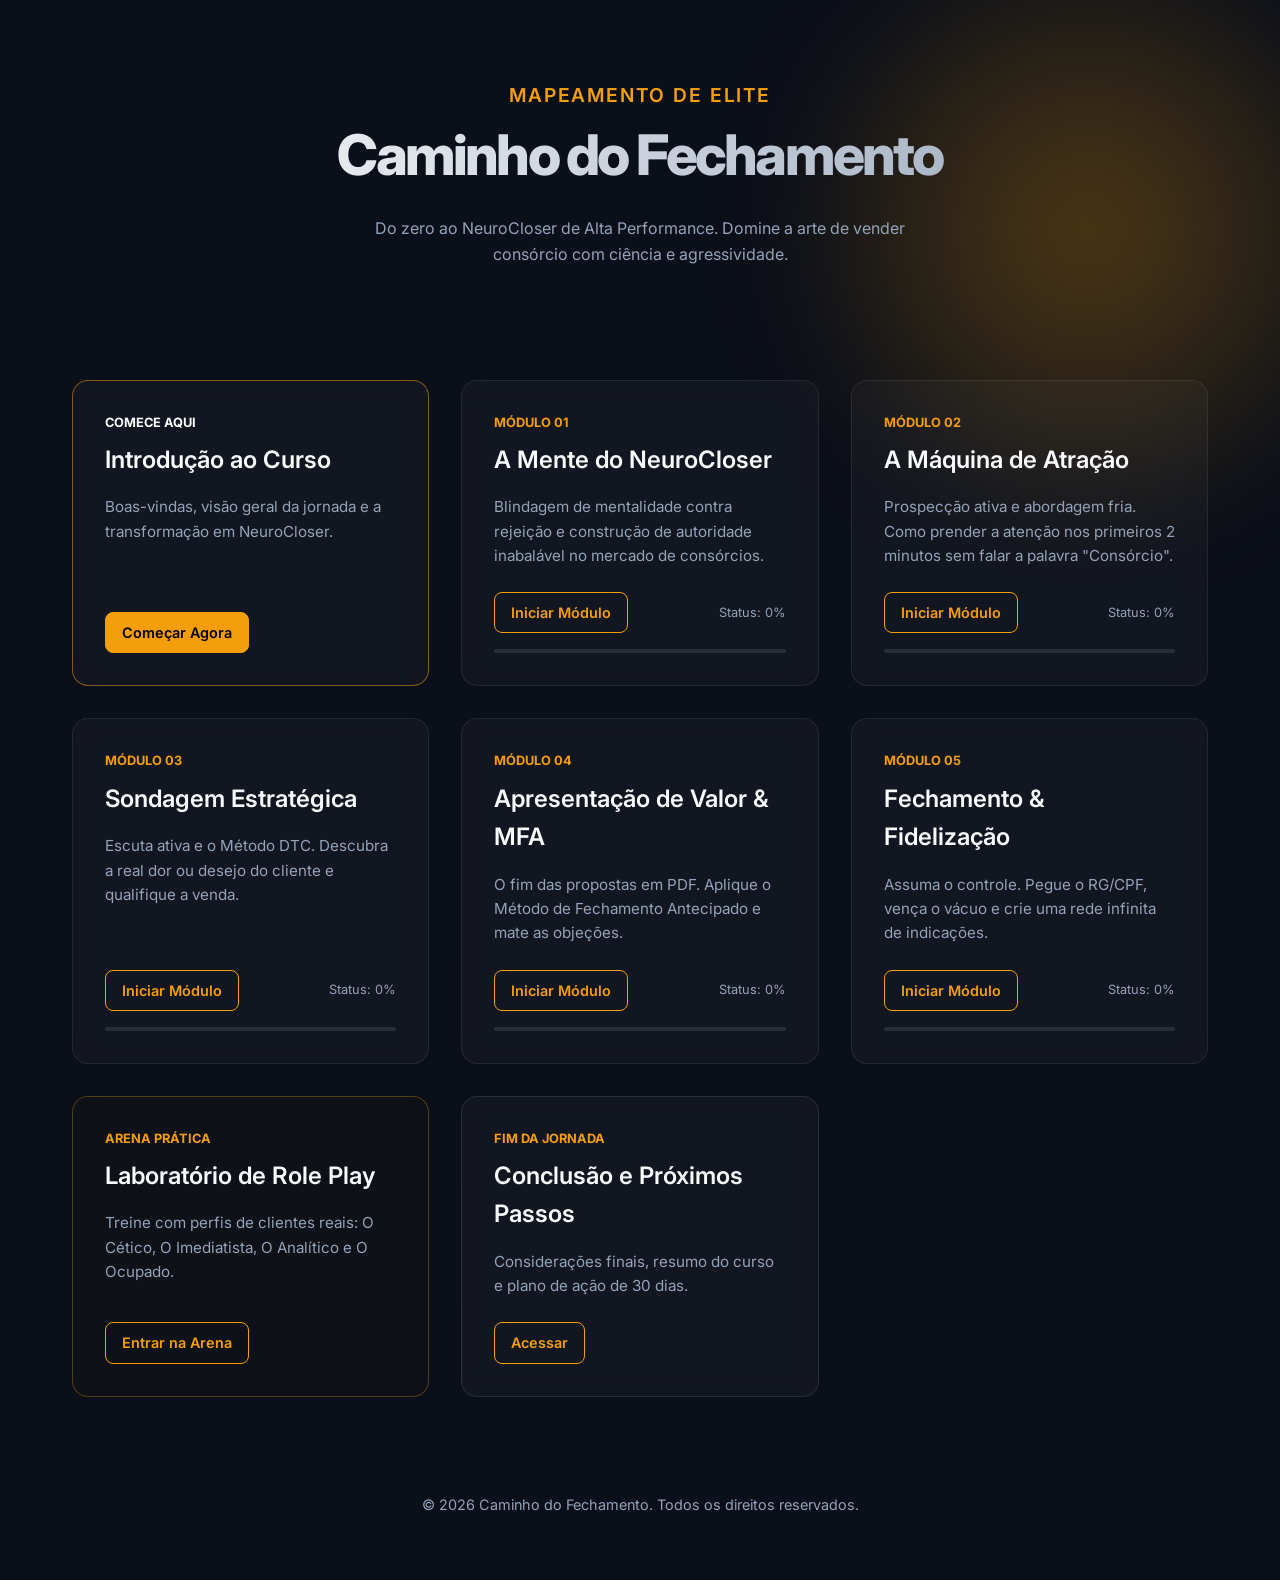
==== index.html @ a6b7672b "Initial commit - Curso Caminho do Fechamento" ====
<!DOCTYPE html>
<html lang="pt-BR">
<head>
  <meta charset="UTF-8">
  <meta name="viewport" content="width=device-width, initial-scale=1.0">
  <title>Caminho do Fechamento - Treinamento de Elite</title>
  <link rel="stylesheet" href="style.css">
  <link href="https://fonts.googleapis.com/css2?family=Inter:wght@300;400;600;800&display=swap" rel="stylesheet">
</head>
<body>
  <div class="bg-glow"></div>
  
  <div class="container">
    <header class="animate">
      <div class="subtitle">Mapeamento de Elite</div>
      <h1>Caminho do Fechamento</h1>
      <p style="color: var(--text-muted); max-width: 600px; margin: 0 auto;">
        Do zero ao NeuroCloser de Alta Performance. Domine a arte de vender consórcio com ciência e agressividade.
      </p>
    </header>

    <main class="modules-grid">
      <!-- Introdução -->
      <div class="card animate" style="animation-delay: 0.05s; border-color: rgba(245, 158, 11, 0.5);">
        <div>
          <div class="module-num" style="color: #fff;">COMECE AQUI</div>
          <h3>Introdução ao Curso</h3>
          <p>Boas-vindas, visão geral da jornada e a transformação em NeuroCloser.</p>
        </div>
        <div class="card-footer">
          <a href="introducao.html" class="btn" style="background: var(--accent); color: #000;">Começar Agora</a>
        </div>
      </div>

      <!-- Módulo 1 -->
      <div class="card animate" style="animation-delay: 0.1s;">
        <div>
          <div class="module-num">MÓDULO 01</div>
          <h3>A Mente do NeuroCloser</h3>
          <p>Blindagem de mentalidade contra rejeição e construção de autoridade inabalável no mercado de consórcios.</p>
        </div>
        <div class="card-footer">
          <a href="modulo1.html" class="btn">Iniciar Módulo</a>
          <div style="font-size: 0.8rem; color: var(--text-muted);">Status: 0%</div>
        </div>
        <div class="progress-bar"><div class="progress-fill" style="width: 0%"></div></div>
      </div>

      <!-- Módulo 2 -->
      <div class="card animate" style="animation-delay: 0.2s;">
        <div>
          <div class="module-num">MÓDULO 02</div>
          <h3>A Máquina de Atração</h3>
          <p>Prospecção ativa e abordagem fria. Como prender a atenção nos primeiros 2 minutos sem falar a palavra "Consórcio".</p>
        </div>
        <div class="card-footer">
          <a href="modulo2.html" class="btn">Iniciar Módulo</a>
          <div style="font-size: 0.8rem; color: var(--text-muted);">Status: 0%</div>
        </div>
        <div class="progress-bar"><div class="progress-fill" style="width: 0%"></div></div>
      </div>

      <!-- Módulo 3 -->
      <div class="card animate" style="animation-delay: 0.3s;">
        <div>
          <div class="module-num">MÓDULO 03</div>
          <h3>Sondagem Estratégica</h3>
          <p>Escuta ativa e o Método DTC. Descubra a real dor ou desejo do cliente e qualifique a venda.</p>
        </div>
        <div class="card-footer">
          <a href="modulo3.html" class="btn">Iniciar Módulo</a>
          <div style="font-size: 0.8rem; color: var(--text-muted);">Status: 0%</div>
        </div>
        <div class="progress-bar"><div class="progress-fill" style="width: 0%"></div></div>
      </div>

      <!-- Módulo 4 -->
      <div class="card animate" style="animation-delay: 0.4s;">
        <div>
          <div class="module-num">MÓDULO 04</div>
          <h3>Apresentação de Valor & MFA</h3>
          <p>O fim das propostas em PDF. Aplique o Método de Fechamento Antecipado e mate as objeções.</p>
        </div>
        <div class="card-footer">
          <a href="modulo4.html" class="btn">Iniciar Módulo</a>
          <div style="font-size: 0.8rem; color: var(--text-muted);">Status: 0%</div>
        </div>
        <div class="progress-bar"><div class="progress-fill" style="width: 0%"></div></div>
      </div>

      <!-- Módulo 5 -->
      <div class="card animate" style="animation-delay: 0.5s;">
        <div>
          <div class="module-num">MÓDULO 05</div>
          <h3>Fechamento & Fidelização</h3>
          <p>Assuma o controle. Pegue o RG/CPF, vença o vácuo e crie uma rede infinita de indicações.</p>
        </div>
        <div class="card-footer">
          <a href="modulo5.html" class="btn">Iniciar Módulo</a>
          <div style="font-size: 0.8rem; color: var(--text-muted);">Status: 0%</div>
        </div>
        <div class="progress-bar"><div class="progress-fill" style="width: 0%"></div></div>
      </div>

      <!-- Laboratório de Role Play -->
      <div class="card animate" style="animation-delay: 0.55s; border-color: rgba(245, 158, 11, 0.3); background: rgba(245, 158, 11, 0.02);">
        <div>
          <div class="module-num">ARENA PRÁTICA</div>
          <h3>Laboratório de Role Play</h3>
          <p>Treine com perfis de clientes reais: O Cético, O Imediatista, O Analítico e O Ocupado.</p>
        </div>
        <div class="card-footer">
          <a href="roleplay.html" class="btn" style="border-color: var(--accent); color: var(--accent);">Entrar na Arena</a>
        </div>
      </div>

      <!-- Conclusão -->
      <div class="card animate" style="animation-delay: 0.6s; border-color: rgba(255,255,255,0.1);">
        <div>
          <div class="module-num">FIM DA JORNADA</div>
          <h3>Conclusão e Próximos Passos</h3>
          <p>Considerações finais, resumo do curso e plano de ação de 30 dias.</p>
        </div>
        <div class="card-footer">
          <a href="conclusao.html" class="btn">Acessar</a>
        </div>
      </div>
    </main>

    <footer style="text-align: center; color: var(--text-muted); font-size: 0.9rem; padding: 2rem 0;">
      <p>&copy; 2026 Caminho do Fechamento. Todos os direitos reservados.</p>
    </footer>
  </div>

  <script src="app.js"></script>
</body>
</html>
---- style.css ----
:root {
  --bg-color: #0b0f19;
  --card-bg: rgba(255, 255, 255, 0.03);
  --glass-border: rgba(255, 255, 255, 0.08);
  --accent: #f59e0b; /* Amber/Gold */
  --accent-glow: rgba(245, 158, 11, 0.3);
  --text-main: #f8fafc;
  --text-muted: #94a3b8;
  --font-family: 'Inter', system-ui, -apple-system, sans-serif;
}

* {
  box-sizing: border-box;
  margin: 0;
  padding: 0;
}

body {
  background-color: var(--bg-color);
  color: var(--text-main);
  font-family: var(--font-family);
  line-height: 1.6;
  overflow-x: hidden;
}

/* Background effects */
.bg-glow {
  position: fixed;
  top: -10%;
  right: -10%;
  width: 50vw;
  height: 50vw;
  background: radial-gradient(circle, var(--accent-glow) 0%, transparent 70%);
  z-index: -1;
  filter: blur(50px);
}

.container {
  max-width: 1200px;
  margin: 0 auto;
  padding: 2rem;
}

header {
  text-align: center;
  margin-bottom: 4rem;
  padding: 3rem 0;
  position: relative;
}

h1 {
  font-size: 3.5rem;
  font-weight: 800;
  background: linear-gradient(to right, #fff, #94a3b8);
  -webkit-background-clip: text;
  -webkit-text-fill-color: transparent;
  margin-bottom: 1rem;
  letter-spacing: -0.05em;
}

.subtitle {
  color: var(--accent);
  font-size: 1.2rem;
  font-weight: 600;
  text-transform: uppercase;
  letter-spacing: 0.1em;
}

/* Grid Layout */
.modules-grid {
  display: grid;
  grid-template-columns: repeat(auto-fit, minmax(300px, 1fr));
  gap: 2rem;
  margin-bottom: 4rem;
}

/* Glassmorphism Card */
.card {
  background: var(--card-bg);
  border: 1px solid var(--glass-border);
  border-radius: 16px;
  padding: 2rem;
  backdrop-filter: blur(12px);
  -webkit-backdrop-filter: blur(12px);
  transition: all 0.4s cubic-bezier(0.4, 0, 0.2, 1);
  display: flex;
  flex-direction: column;
  justify-content: space-between;
  cursor: pointer;
  position: relative;
  overflow: hidden;
}

.card::before {
  content: '';
  position: absolute;
  top: 0;
  left: 0;
  width: 100%;
  height: 100%;
  background: linear-gradient(45deg, transparent, rgba(245, 158, 11, 0.05), transparent);
  transform: translateX(-100%);
  transition: transform 0.6s;
}

.card:hover::before {
  transform: translateX(100%);
}

.card:hover {
  transform: translateY(-5px);
  border-color: rgba(245, 158, 11, 0.3);
  box-shadow: 0 10px 20px rgba(0, 0, 0, 0.2), 0 0 15px var(--accent-glow);
}

.module-num {
  font-size: 0.8rem;
  color: var(--accent);
  font-weight: 700;
  margin-bottom: 0.5rem;
}

.card h3 {
  font-size: 1.5rem;
  margin-bottom: 1rem;
  font-weight: 600;
}

.card p {
  color: var(--text-muted);
  font-size: 0.95rem;
  margin-bottom: 1.5rem;
}

.card-footer {
  display: flex;
  justify-content: space-between;
  align-items: center;
  margin-top: auto;
}

.btn {
  background: transparent;
  border: 1px solid var(--accent);
  color: var(--accent);
  padding: 0.5rem 1rem;
  border-radius: 8px;
  font-weight: 600;
  font-size: 0.9rem;
  transition: all 0.3s;
  text-decoration: none;
  text-align: center;
}

.btn:hover {
  background: var(--accent);
  color: #000;
  box-shadow: 0 0 10px var(--accent-glow);
}

/* Progress bar */
.progress-bar {
  width: 100%;
  height: 4px;
  background: rgba(255, 255, 255, 0.1);
  border-radius: 2px;
  margin-top: 1rem;
  overflow: hidden;
}

.progress-fill {
  height: 100%;
  background: var(--accent);
  width: 0%; /* Dynamic */
  transition: width 0.3s;
}

/* Animations */
@keyframes fadeIn {
  from { opacity: 0; transform: translateY(20px); }
  to { opacity: 1; transform: translateY(0); }
}

.animate {
  animation: fadeIn 0.6s ease forwards;
}
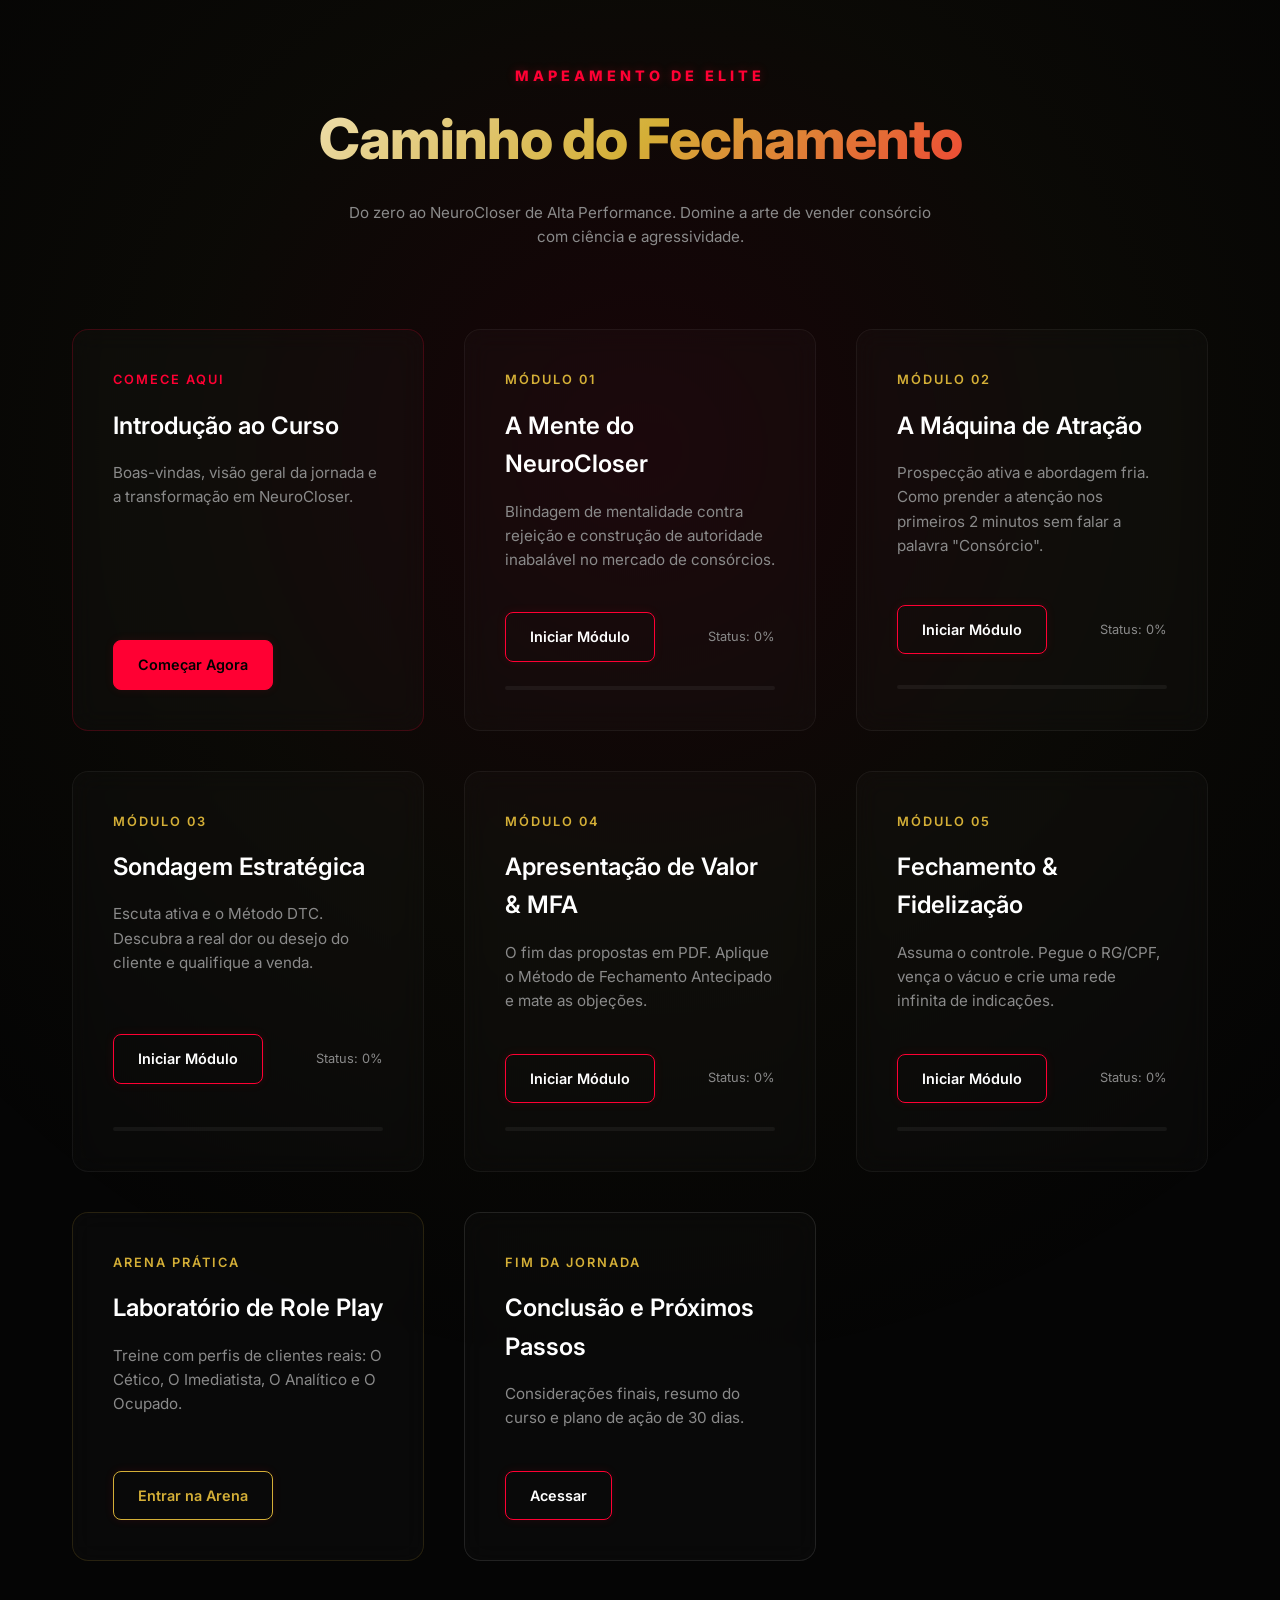
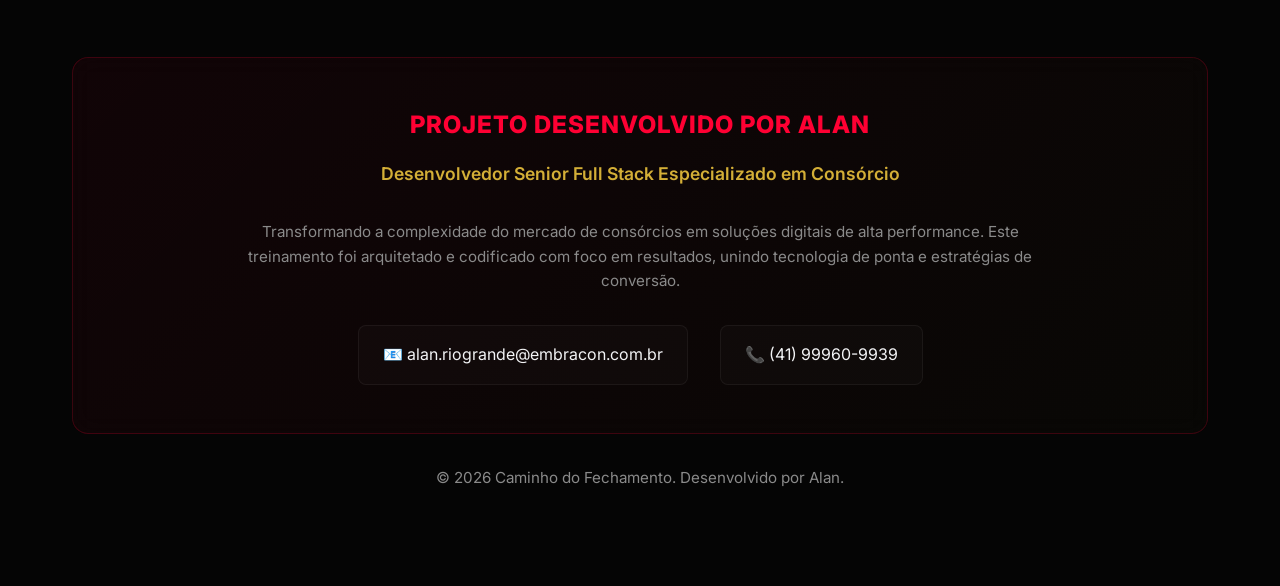
==== commit b10ec959: "Update palette to Red/Gold and add author section" ====
--- a/index.html
+++ b/index.html
@@ -6,6 +6,52 @@
   <title>Caminho do Fechamento - Treinamento de Elite</title>
   <link rel="stylesheet" href="style.css">
   <link href="https://fonts.googleapis.com/css2?family=Inter:wght@300;400;600;800&display=swap" rel="stylesheet">
+  <style>
+    /* Estilos específicos para a área do desenvolvedor */
+    .dev-section {
+      margin-top: 6rem;
+      background: linear-gradient(135deg, rgba(255, 0, 51, 0.05) 0%, rgba(212, 175, 55, 0.02) 100%);
+      border: 1px solid var(--glass-border-red);
+      border-radius: 16px;
+      padding: 3rem;
+      text-align: center;
+      backdrop-filter: blur(12px);
+    }
+    .dev-title {
+      color: var(--accent);
+      font-weight: 800;
+      font-size: 1.5rem;
+      margin-bottom: 1rem;
+      letter-spacing: 1px;
+    }
+    .dev-subtitle {
+      color: var(--gold);
+      font-size: 1.1rem;
+      margin-bottom: 2rem;
+      font-weight: 600;
+    }
+    .dev-contacts {
+      display: flex;
+      justify-content: center;
+      gap: 2rem;
+      flex-wrap: wrap;
+      margin-top: 2rem;
+    }
+    .contact-item {
+      background: rgba(255, 255, 255, 0.02);
+      border: 1px solid var(--glass-border);
+      padding: 1rem 1.5rem;
+      border-radius: 8px;
+      transition: all 0.3s;
+      color: var(--text-main);
+      text-decoration: none;
+    }
+    .contact-item:hover {
+      border-color: var(--gold);
+      background: rgba(212, 175, 55, 0.05);
+      transform: translateY(-3px);
+    }
+  </style>
 </head>
 <body>
   <div class="bg-glow"></div>
@@ -21,9 +67,9 @@
 
     <main class="modules-grid">
       <!-- Introdução -->
-      <div class="card animate" style="animation-delay: 0.05s; border-color: rgba(245, 158, 11, 0.5);">
+      <div class="card animate" style="animation-delay: 0.05s; border-color: var(--glass-border-red);">
         <div>
-          <div class="module-num" style="color: #fff;">COMECE AQUI</div>
+          <div class="module-num" style="color: var(--accent);">COMECE AQUI</div>
           <h3>Introdução ao Curso</h3>
           <p>Boas-vindas, visão geral da jornada e a transformação em NeuroCloser.</p>
         </div>
@@ -103,14 +149,14 @@
       </div>
 
       <!-- Laboratório de Role Play -->
-      <div class="card animate" style="animation-delay: 0.55s; border-color: rgba(245, 158, 11, 0.3); background: rgba(245, 158, 11, 0.02);">
+      <div class="card animate" style="animation-delay: 0.55s; border-color: var(--glass-border-gold);">
         <div>
-          <div class="module-num">ARENA PRÁTICA</div>
+          <div class="module-num" style="color: var(--gold);">ARENA PRÁTICA</div>
           <h3>Laboratório de Role Play</h3>
           <p>Treine com perfis de clientes reais: O Cético, O Imediatista, O Analítico e O Ocupado.</p>
         </div>
         <div class="card-footer">
-          <a href="roleplay.html" class="btn" style="border-color: var(--accent); color: var(--accent);">Entrar na Arena</a>
+          <a href="roleplay.html" class="btn" style="border-color: var(--gold); color: var(--gold);">Entrar na Arena</a>
         </div>
       </div>
 
@@ -127,8 +173,22 @@
       </div>
     </main>
 
+    <!-- Seção do Desenvolvedor (Marketing) -->
+    <section class="dev-section animate" style="animation-delay: 0.7s;">
+      <div class="dev-title">PROJETO DESENVOLVIDO POR ALAN</div>
+      <div class="dev-subtitle">Desenvolvedor Senior Full Stack Especializado em Consórcio</div>
+      <p style="max-width: 800px; margin: 0 auto; color: var(--text-muted);">
+        Transformando a complexidade do mercado de consórcios em soluções digitais de alta performance. 
+        Este treinamento foi arquitetado e codificado com foco em resultados, unindo tecnologia de ponta e estratégias de conversão.
+      </p>
+      <div class="dev-contacts">
+        <a href="mailto:alan.riogrande@embracon.com.br" class="contact-item">📧 alan.riogrande@embracon.com.br</a>
+        <a href="tel:41999609939" class="contact-item">📞 (41) 99960-9939</a>
+      </div>
+    </section>
+
     <footer style="text-align: center; color: var(--text-muted); font-size: 0.9rem; padding: 2rem 0;">
-      <p>&copy; 2026 Caminho do Fechamento. Todos os direitos reservados.</p>
+      <p>&copy; 2026 Caminho do Fechamento. Desenvolvido por Alan.</p>
     </footer>
   </div>
 
--- a/style.css
+++ b/style.css
@@ -1,92 +1,97 @@
 :root {
-  --bg-color: #0b0f19;
-  --card-bg: rgba(255, 255, 255, 0.03);
-  --glass-border: rgba(255, 255, 255, 0.08);
-  --accent: #f59e0b; /* Amber/Gold */
-  --accent-glow: rgba(245, 158, 11, 0.3);
-  --text-main: #f8fafc;
-  --text-muted: #94a3b8;
-  --font-family: 'Inter', system-ui, -apple-system, sans-serif;
+  --bg-color: #050505; /* Preto profundo */
+  --card-bg: rgba(255, 255, 255, 0.02);
+  --accent: #ff0033; /* Vermelho Vivo - Coração Pulsando */
+  --accent-glow: rgba(255, 0, 51, 0.3);
+  --gold: #d4af37; /* Dourado Premium */
+  --gold-glow: rgba(212, 175, 55, 0.3);
+  --text-main: #f3f4f6;
+  --text-muted: #8a8a8a;
+  --glass-border: rgba(255, 255, 255, 0.05);
+  --glass-border-gold: rgba(212, 175, 55, 0.15);
+  --glass-border-red: rgba(255, 0, 51, 0.2);
 }
 
 * {
-  box-sizing: border-box;
   margin: 0;
   padding: 0;
+  box-sizing: border-box;
 }
 
 body {
+  font-family: 'Inter', sans-serif;
   background-color: var(--bg-color);
   color: var(--text-main);
-  font-family: var(--font-family);
+  overflow-x: hidden;
   line-height: 1.6;
-  overflow-x: hidden;
-}
-
-/* Background effects */
+}
+
+/* Fundo com efeito de brilho pulsante (Vermelho e Ouro) */
 .bg-glow {
   position: fixed;
-  top: -10%;
-  right: -10%;
-  width: 50vw;
-  height: 50vw;
-  background: radial-gradient(circle, var(--accent-glow) 0%, transparent 70%);
+  top: -50%;
+  left: -50%;
+  width: 200%;
+  height: 200%;
+  background: radial-gradient(circle at center, rgba(255, 0, 51, 0.08) 0%, rgba(212, 175, 55, 0.03) 30%, transparent 60%);
   z-index: -1;
-  filter: blur(50px);
+  animation: pulse 10s infinite alternate;
+}
+
+@keyframes pulse {
+  0% { transform: scale(1); opacity: 0.8; }
+  100% { transform: scale(1.1); opacity: 1; }
 }
 
 .container {
   max-width: 1200px;
   margin: 0 auto;
-  padding: 2rem;
+  padding: 4rem 2rem;
 }
 
 header {
   text-align: center;
-  margin-bottom: 4rem;
-  padding: 3rem 0;
-  position: relative;
+  margin-bottom: 5rem;
+}
+
+.subtitle {
+  color: var(--accent);
+  font-weight: 800;
+  text-transform: uppercase;
+  letter-spacing: 4px;
+  font-size: 0.9rem;
+  margin-bottom: 0.5rem;
+  text-shadow: 0 0 10px var(--accent-glow);
 }
 
 h1 {
   font-size: 3.5rem;
   font-weight: 800;
-  background: linear-gradient(to right, #fff, #94a3b8);
+  letter-spacing: -1px;
+  margin-bottom: 1rem;
+  background: linear-gradient(135deg, #fff 0%, #d4af37 50%, #ff0033 100%);
   -webkit-background-clip: text;
   -webkit-text-fill-color: transparent;
-  margin-bottom: 1rem;
-  letter-spacing: -0.05em;
-}
-
-.subtitle {
-  color: var(--accent);
-  font-size: 1.2rem;
-  font-weight: 600;
-  text-transform: uppercase;
-  letter-spacing: 0.1em;
-}
-
-/* Grid Layout */
+}
+
+/* Grid de Módulos */
 .modules-grid {
   display: grid;
-  grid-template-columns: repeat(auto-fit, minmax(300px, 1fr));
-  gap: 2rem;
-  margin-bottom: 4rem;
-}
-
-/* Glassmorphism Card */
+  grid-template-columns: repeat(auto-fit, minmax(320px, 1fr));
+  gap: 2.5rem;
+}
+
+/* Cards com Glassmorphism e Hover Vermelho/Ouro */
 .card {
   background: var(--card-bg);
   border: 1px solid var(--glass-border);
   border-radius: 16px;
-  padding: 2rem;
-  backdrop-filter: blur(12px);
-  -webkit-backdrop-filter: blur(12px);
-  transition: all 0.4s cubic-bezier(0.4, 0, 0.2, 1);
+  padding: 2.5rem;
   display: flex;
   flex-direction: column;
   justify-content: space-between;
-  cursor: pointer;
+  backdrop-filter: blur(12px);
+  transition: all 0.5s cubic-bezier(0.4, 0, 0.2, 1);
   position: relative;
   overflow: hidden;
 }
@@ -98,89 +103,99 @@
   left: 0;
   width: 100%;
   height: 100%;
-  background: linear-gradient(45deg, transparent, rgba(245, 158, 11, 0.05), transparent);
-  transform: translateX(-100%);
-  transition: transform 0.6s;
+  background: linear-gradient(135deg, transparent 0%, rgba(255, 0, 51, 0.05) 100%);
+  opacity: 0;
+  transition: opacity 0.5s;
+}
+
+.card:hover {
+  transform: translateY(-10px);
+  border-color: var(--glass-border-red);
+  box-shadow: 0 20px 40px rgba(255, 0, 51, 0.1), 0 0 0 1px rgba(212, 175, 55, 0.1);
 }
 
 .card:hover::before {
-  transform: translateX(100%);
-}
-
-.card:hover {
-  transform: translateY(-5px);
-  border-color: rgba(245, 158, 11, 0.3);
-  box-shadow: 0 10px 20px rgba(0, 0, 0, 0.2), 0 0 15px var(--accent-glow);
+  opacity: 1;
 }
 
 .module-num {
   font-size: 0.8rem;
-  color: var(--accent);
-  font-weight: 700;
-  margin-bottom: 0.5rem;
-}
-
-.card h3 {
+  font-weight: 600;
+  color: var(--gold);
+  letter-spacing: 2px;
+  margin-bottom: 1rem;
+}
+
+h3 {
   font-size: 1.5rem;
+  font-weight: 600;
   margin-bottom: 1rem;
-  font-weight: 600;
-}
-
-.card p {
+  color: #fff;
+}
+
+p {
   color: var(--text-muted);
   font-size: 0.95rem;
-  margin-bottom: 1.5rem;
+  line-height: 1.6;
 }
 
 .card-footer {
+  margin-top: 2.5rem;
   display: flex;
   justify-content: space-between;
   align-items: center;
-  margin-top: auto;
-}
-
+}
+
+/* Botões */
 .btn {
-  background: transparent;
-  border: 1px solid var(--accent);
-  color: var(--accent);
-  padding: 0.5rem 1rem;
+  display: inline-block;
+  padding: 0.75rem 1.5rem;
   border-radius: 8px;
   font-weight: 600;
   font-size: 0.9rem;
+  text-decoration: none;
   transition: all 0.3s;
-  text-decoration: none;
-  text-align: center;
+  border: 1px solid var(--accent);
+  color: #fff;
+  background: transparent;
+  cursor: pointer;
+  box-shadow: 0 0 10px rgba(255, 0, 51, 0.1);
 }
 
 .btn:hover {
   background: var(--accent);
   color: #000;
-  box-shadow: 0 0 10px var(--accent-glow);
-}
-
-/* Progress bar */
+  box-shadow: 0 0 20px var(--accent-glow);
+  transform: scale(1.05);
+}
+
+/* Barra de Progresso */
 .progress-bar {
   width: 100%;
   height: 4px;
-  background: rgba(255, 255, 255, 0.1);
+  background: rgba(255, 255, 255, 0.05);
   border-radius: 2px;
-  margin-top: 1rem;
+  margin-top: 1.5rem;
   overflow: hidden;
 }
 
 .progress-fill {
   height: 100%;
-  background: var(--accent);
-  width: 0%; /* Dynamic */
-  transition: width 0.3s;
-}
-
-/* Animations */
+  background: linear-gradient(90deg, var(--accent), var(--gold));
+  width: 0%;
+  transition: width 0.5s ease;
+}
+
+/* Animações de entrada */
+.animate {
+  animation: fadeIn 0.8s ease forwards;
+  opacity: 0;
+  transform: translateY(20px);
+}
+
 @keyframes fadeIn {
-  from { opacity: 0; transform: translateY(20px); }
-  to { opacity: 1; transform: translateY(0); }
-}
-
-.animate {
-  animation: fadeIn 0.6s ease forwards;
-}
+  to {
+    opacity: 1;
+    transform: translateY(0);
+  }
+}
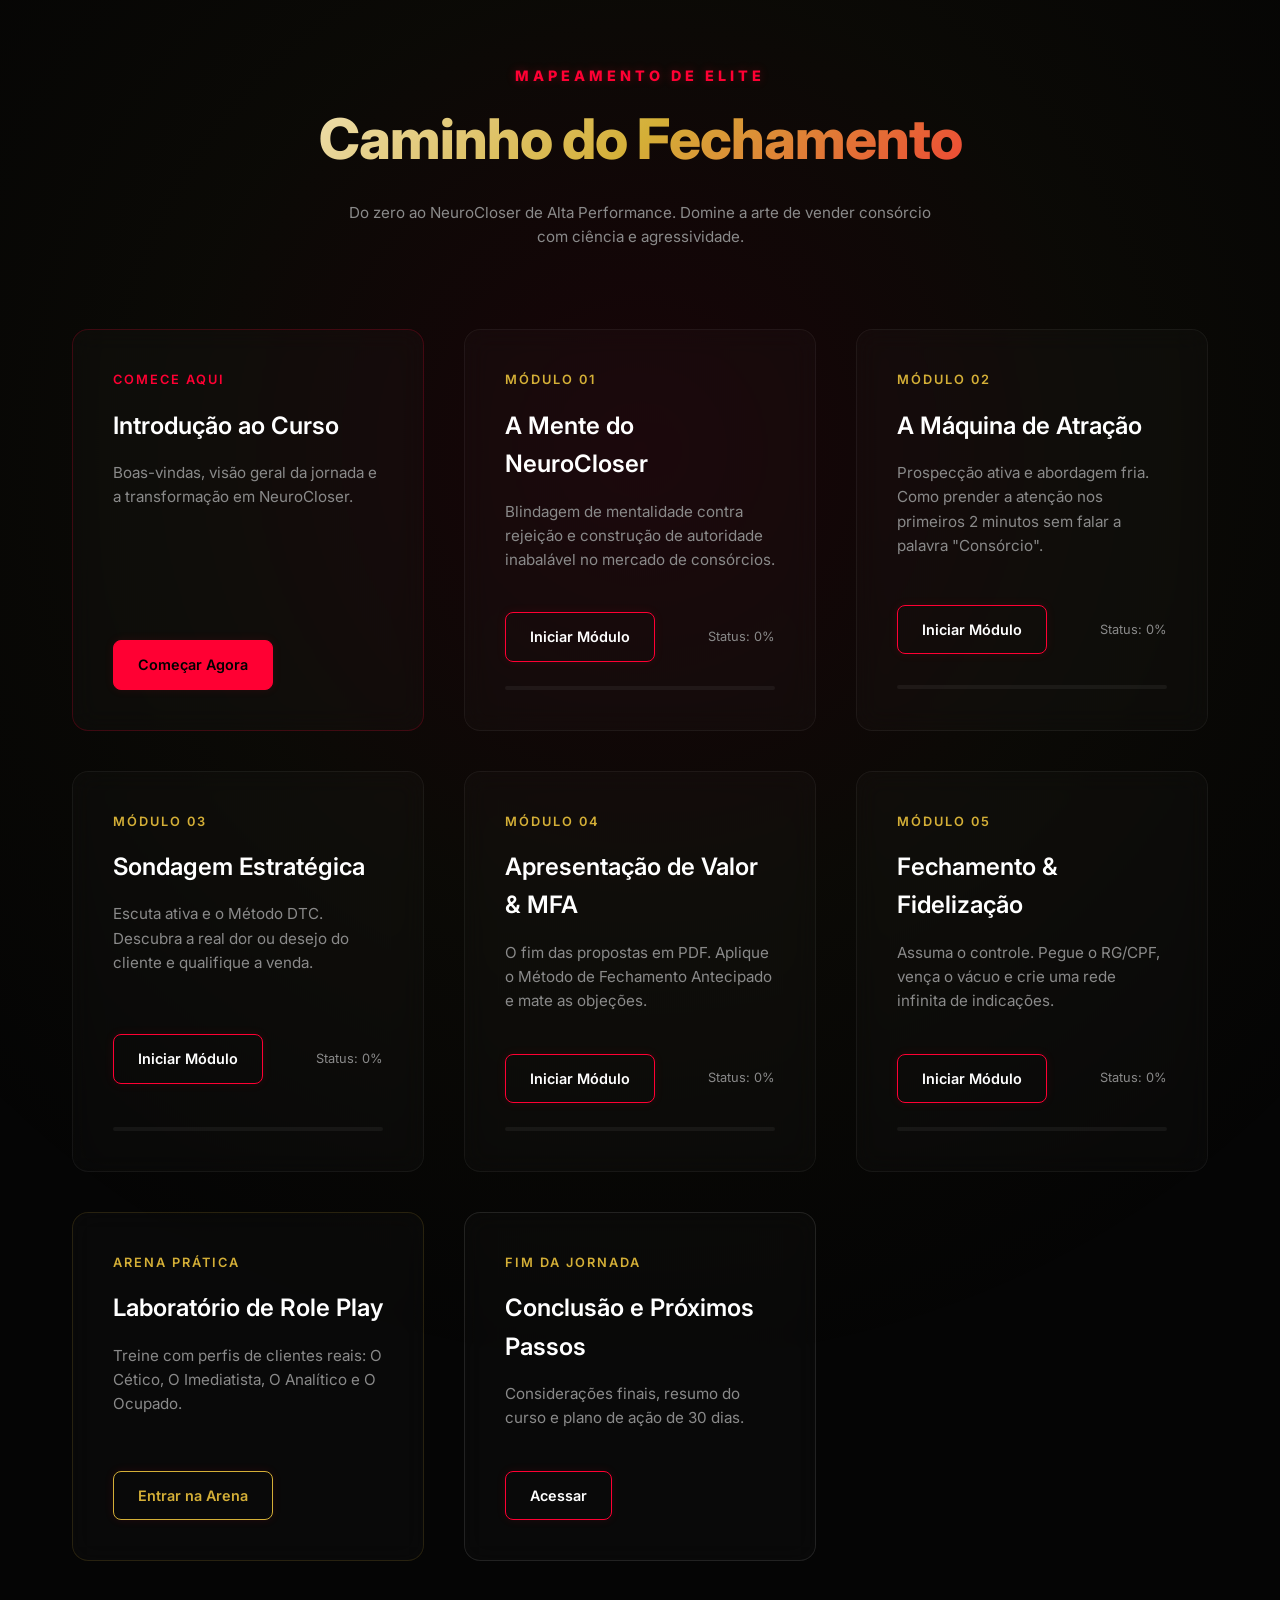
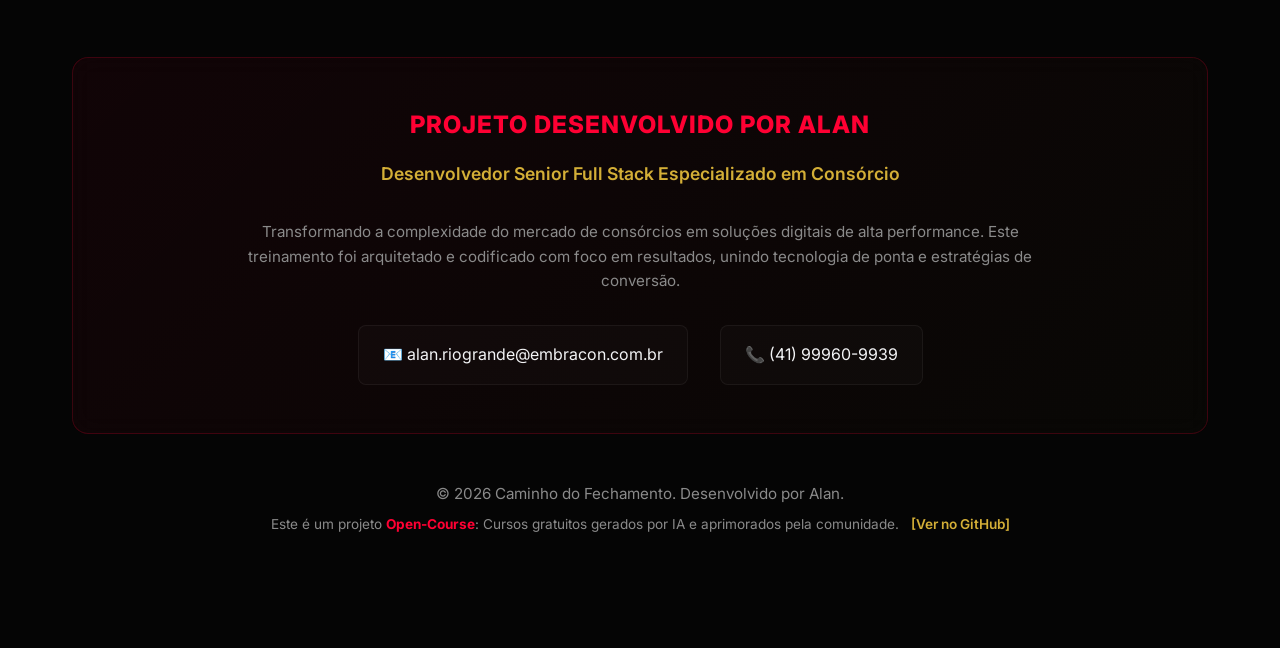
==== commit aa493fff: "Add Open-Course and GitHub link to footer" ====
--- a/index.html
+++ b/index.html
@@ -187,8 +187,12 @@
       </div>
     </section>
 
-    <footer style="text-align: center; color: var(--text-muted); font-size: 0.9rem; padding: 2rem 0;">
+    <footer style="text-align: center; color: var(--text-muted); font-size: 0.9rem; padding: 3rem 0;">
       <p>&copy; 2026 Caminho do Fechamento. Desenvolvido por Alan.</p>
+      <p style="margin-top: 0.5rem; font-size: 0.85rem;">
+        Este é um projeto <strong style="color: var(--accent);">Open-Course</strong>: Cursos gratuitos gerados por IA e aprimorados pela comunidade.
+        <a href="https://github.com/alanvito1/treinamento-neurovendas" target="_blank" style="color: var(--gold); text-decoration: none; margin-left: 0.5rem; font-weight: 600;">[Ver no GitHub]</a>
+      </p>
     </footer>
   </div>
 
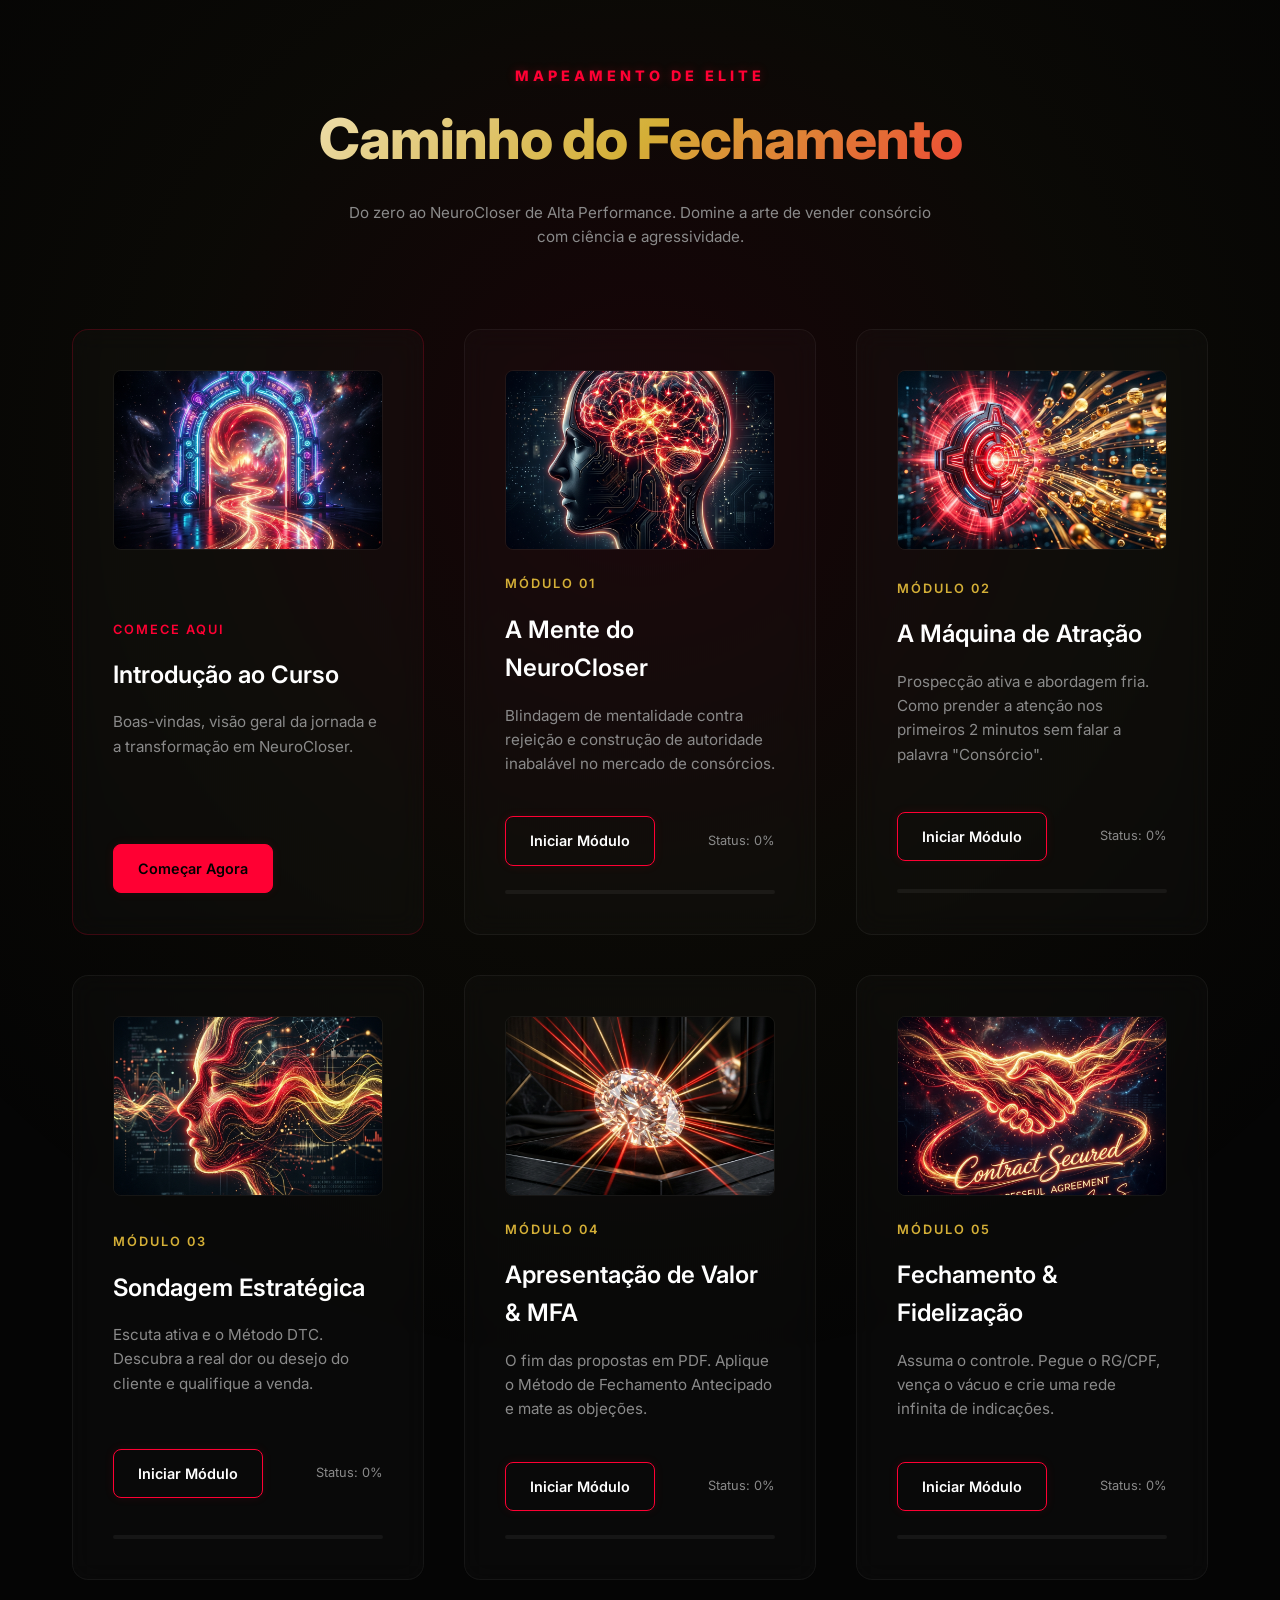
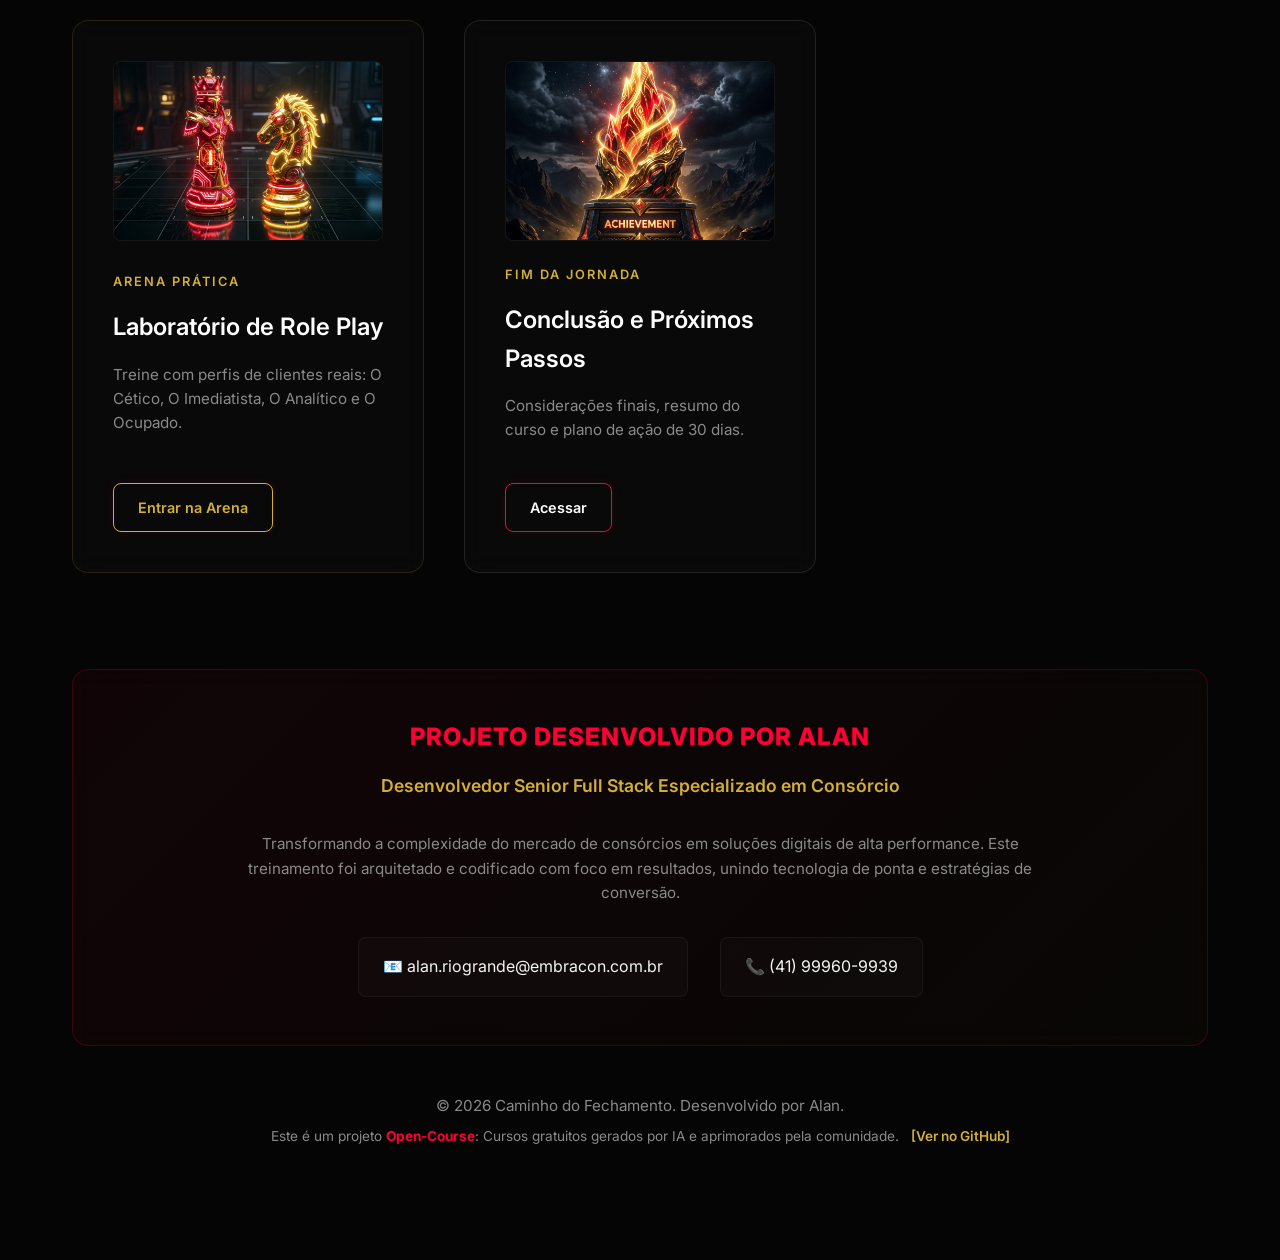
==== commit fc1bfb00: "Add generated images and 3D tilt effect" ====
--- a/index.html
+++ b/index.html
@@ -51,6 +51,32 @@
       background: rgba(212, 175, 55, 0.05);
       transform: translateY(-3px);
     }
+    
+    /* Ajuste para cards clicáveis */
+    .card {
+      text-decoration: none;
+      color: inherit;
+    }
+    .card h3 {
+      transition: color 0.3s;
+    }
+    .card:hover h3 {
+      color: var(--accent);
+    }
+    
+    /* Estilo para as imagens dos cards */
+    .card-img {
+      width: 100%;
+      height: 180px;
+      object-fit: cover;
+      border-radius: 8px;
+      margin-bottom: 1.5rem;
+      border: 1px solid rgba(255, 255, 255, 0.05);
+      transition: transform 0.5s;
+    }
+    .card:hover .card-img {
+      transform: scale(1.05);
+    }
   </style>
 </head>
 <body>
@@ -67,110 +93,118 @@
 
     <main class="modules-grid">
       <!-- Introdução -->
-      <div class="card animate" style="animation-delay: 0.05s; border-color: var(--glass-border-red);">
+      <a href="introducao.html" class="card animate" style="animation-delay: 0.05s; border-color: var(--glass-border-red);">
+        <img src="images/intro_portal.png" alt="Portal de Entrada" class="card-img">
         <div>
           <div class="module-num" style="color: var(--accent);">COMECE AQUI</div>
           <h3>Introdução ao Curso</h3>
           <p>Boas-vindas, visão geral da jornada e a transformação em NeuroCloser.</p>
         </div>
         <div class="card-footer">
-          <a href="introducao.html" class="btn" style="background: var(--accent); color: #000;">Começar Agora</a>
-        </div>
-      </div>
+          <span class="btn" style="background: var(--accent); color: #000;">Começar Agora</span>
+        </div>
+      </a>
 
       <!-- Módulo 1 -->
-      <div class="card animate" style="animation-delay: 0.1s;">
+      <a href="modulo1.html" class="card animate" style="animation-delay: 0.1s;">
+        <img src="images/modulo1_mind.png" alt="A Mente do NeuroCloser" class="card-img">
         <div>
           <div class="module-num">MÓDULO 01</div>
           <h3>A Mente do NeuroCloser</h3>
           <p>Blindagem de mentalidade contra rejeição e construção de autoridade inabalável no mercado de consórcios.</p>
         </div>
         <div class="card-footer">
-          <a href="modulo1.html" class="btn">Iniciar Módulo</a>
-          <div style="font-size: 0.8rem; color: var(--text-muted);">Status: 0%</div>
-        </div>
-        <div class="progress-bar"><div class="progress-fill" style="width: 0%"></div></div>
-      </div>
+          <span class="btn">Iniciar Módulo</span>
+          <div style="font-size: 0.8rem; color: var(--text-muted);">Status: 0%</div>
+        </div>
+        <div class="progress-bar"><div class="progress-fill" style="width: 0%"></div></div>
+      </a>
 
       <!-- Módulo 2 -->
-      <div class="card animate" style="animation-delay: 0.2s;">
+      <a href="modulo2.html" class="card animate" style="animation-delay: 0.2s;">
+        <img src="images/modulo2_attraction.png" alt="A Máquina de Atração" class="card-img">
         <div>
           <div class="module-num">MÓDULO 02</div>
           <h3>A Máquina de Atração</h3>
           <p>Prospecção ativa e abordagem fria. Como prender a atenção nos primeiros 2 minutos sem falar a palavra "Consórcio".</p>
         </div>
         <div class="card-footer">
-          <a href="modulo2.html" class="btn">Iniciar Módulo</a>
-          <div style="font-size: 0.8rem; color: var(--text-muted);">Status: 0%</div>
-        </div>
-        <div class="progress-bar"><div class="progress-fill" style="width: 0%"></div></div>
-      </div>
+          <span class="btn">Iniciar Módulo</span>
+          <div style="font-size: 0.8rem; color: var(--text-muted);">Status: 0%</div>
+        </div>
+        <div class="progress-bar"><div class="progress-fill" style="width: 0%"></div></div>
+      </a>
 
       <!-- Módulo 3 -->
-      <div class="card animate" style="animation-delay: 0.3s;">
+      <a href="modulo3.html" class="card animate" style="animation-delay: 0.3s;">
+        <img src="images/modulo3_sondagem.png" alt="Sondagem Estratégica" class="card-img">
         <div>
           <div class="module-num">MÓDULO 03</div>
           <h3>Sondagem Estratégica</h3>
           <p>Escuta ativa e o Método DTC. Descubra a real dor ou desejo do cliente e qualifique a venda.</p>
         </div>
         <div class="card-footer">
-          <a href="modulo3.html" class="btn">Iniciar Módulo</a>
-          <div style="font-size: 0.8rem; color: var(--text-muted);">Status: 0%</div>
-        </div>
-        <div class="progress-bar"><div class="progress-fill" style="width: 0%"></div></div>
-      </div>
+          <span class="btn">Iniciar Módulo</span>
+          <div style="font-size: 0.8rem; color: var(--text-muted);">Status: 0%</div>
+        </div>
+        <div class="progress-bar"><div class="progress-fill" style="width: 0%"></div></div>
+      </a>
 
       <!-- Módulo 4 -->
-      <div class="card animate" style="animation-delay: 0.4s;">
+      <a href="modulo4.html" class="card animate" style="animation-delay: 0.4s;">
+        <img src="images/modulo4_value.png" alt="Apresentação de Valor" class="card-img">
         <div>
           <div class="module-num">MÓDULO 04</div>
           <h3>Apresentação de Valor & MFA</h3>
           <p>O fim das propostas em PDF. Aplique o Método de Fechamento Antecipado e mate as objeções.</p>
         </div>
         <div class="card-footer">
-          <a href="modulo4.html" class="btn">Iniciar Módulo</a>
-          <div style="font-size: 0.8rem; color: var(--text-muted);">Status: 0%</div>
-        </div>
-        <div class="progress-bar"><div class="progress-fill" style="width: 0%"></div></div>
-      </div>
+          <span class="btn">Iniciar Módulo</span>
+          <div style="font-size: 0.8rem; color: var(--text-muted);">Status: 0%</div>
+        </div>
+        <div class="progress-bar"><div class="progress-fill" style="width: 0%"></div></div>
+      </a>
 
       <!-- Módulo 5 -->
-      <div class="card animate" style="animation-delay: 0.5s;">
+      <a href="modulo5.html" class="card animate" style="animation-delay: 0.5s;">
+        <img src="images/modulo5_fechamento.png" alt="Fechamento & Fidelização" class="card-img">
         <div>
           <div class="module-num">MÓDULO 05</div>
           <h3>Fechamento & Fidelização</h3>
           <p>Assuma o controle. Pegue o RG/CPF, vença o vácuo e crie uma rede infinita de indicações.</p>
         </div>
         <div class="card-footer">
-          <a href="modulo5.html" class="btn">Iniciar Módulo</a>
-          <div style="font-size: 0.8rem; color: var(--text-muted);">Status: 0%</div>
-        </div>
-        <div class="progress-bar"><div class="progress-fill" style="width: 0%"></div></div>
-      </div>
+          <span class="btn">Iniciar Módulo</span>
+          <div style="font-size: 0.8rem; color: var(--text-muted);">Status: 0%</div>
+        </div>
+        <div class="progress-bar"><div class="progress-fill" style="width: 0%"></div></div>
+      </a>
 
       <!-- Laboratório de Role Play -->
-      <div class="card animate" style="animation-delay: 0.55s; border-color: var(--glass-border-gold);">
+      <a href="roleplay.html" class="card animate" style="animation-delay: 0.55s; border-color: var(--glass-border-gold);">
+        <img src="images/roleplay_arena.png" alt="Arena de Role Play" class="card-img">
         <div>
           <div class="module-num" style="color: var(--gold);">ARENA PRÁTICA</div>
           <h3>Laboratório de Role Play</h3>
           <p>Treine com perfis de clientes reais: O Cético, O Imediatista, O Analítico e O Ocupado.</p>
         </div>
         <div class="card-footer">
-          <a href="roleplay.html" class="btn" style="border-color: var(--gold); color: var(--gold);">Entrar na Arena</a>
-        </div>
-      </div>
+          <span class="btn" style="border-color: var(--gold); color: var(--gold);">Entrar na Arena</span>
+        </div>
+      </a>
 
       <!-- Conclusão -->
-      <div class="card animate" style="animation-delay: 0.6s; border-color: rgba(255,255,255,0.1);">
+      <a href="conclusao.html" class="card animate" style="animation-delay: 0.6s; border-color: rgba(255,255,255,0.1);">
+        <img src="images/conclusao_victory.png" alt="Conclusão" class="card-img">
         <div>
           <div class="module-num">FIM DA JORNADA</div>
           <h3>Conclusão e Próximos Passos</h3>
           <p>Considerações finais, resumo do curso e plano de ação de 30 dias.</p>
         </div>
         <div class="card-footer">
-          <a href="conclusao.html" class="btn">Acessar</a>
-        </div>
-      </div>
+          <span class="btn">Acessar</span>
+        </div>
+      </a>
     </main>
 
     <!-- Seção do Desenvolvedor (Marketing) -->
